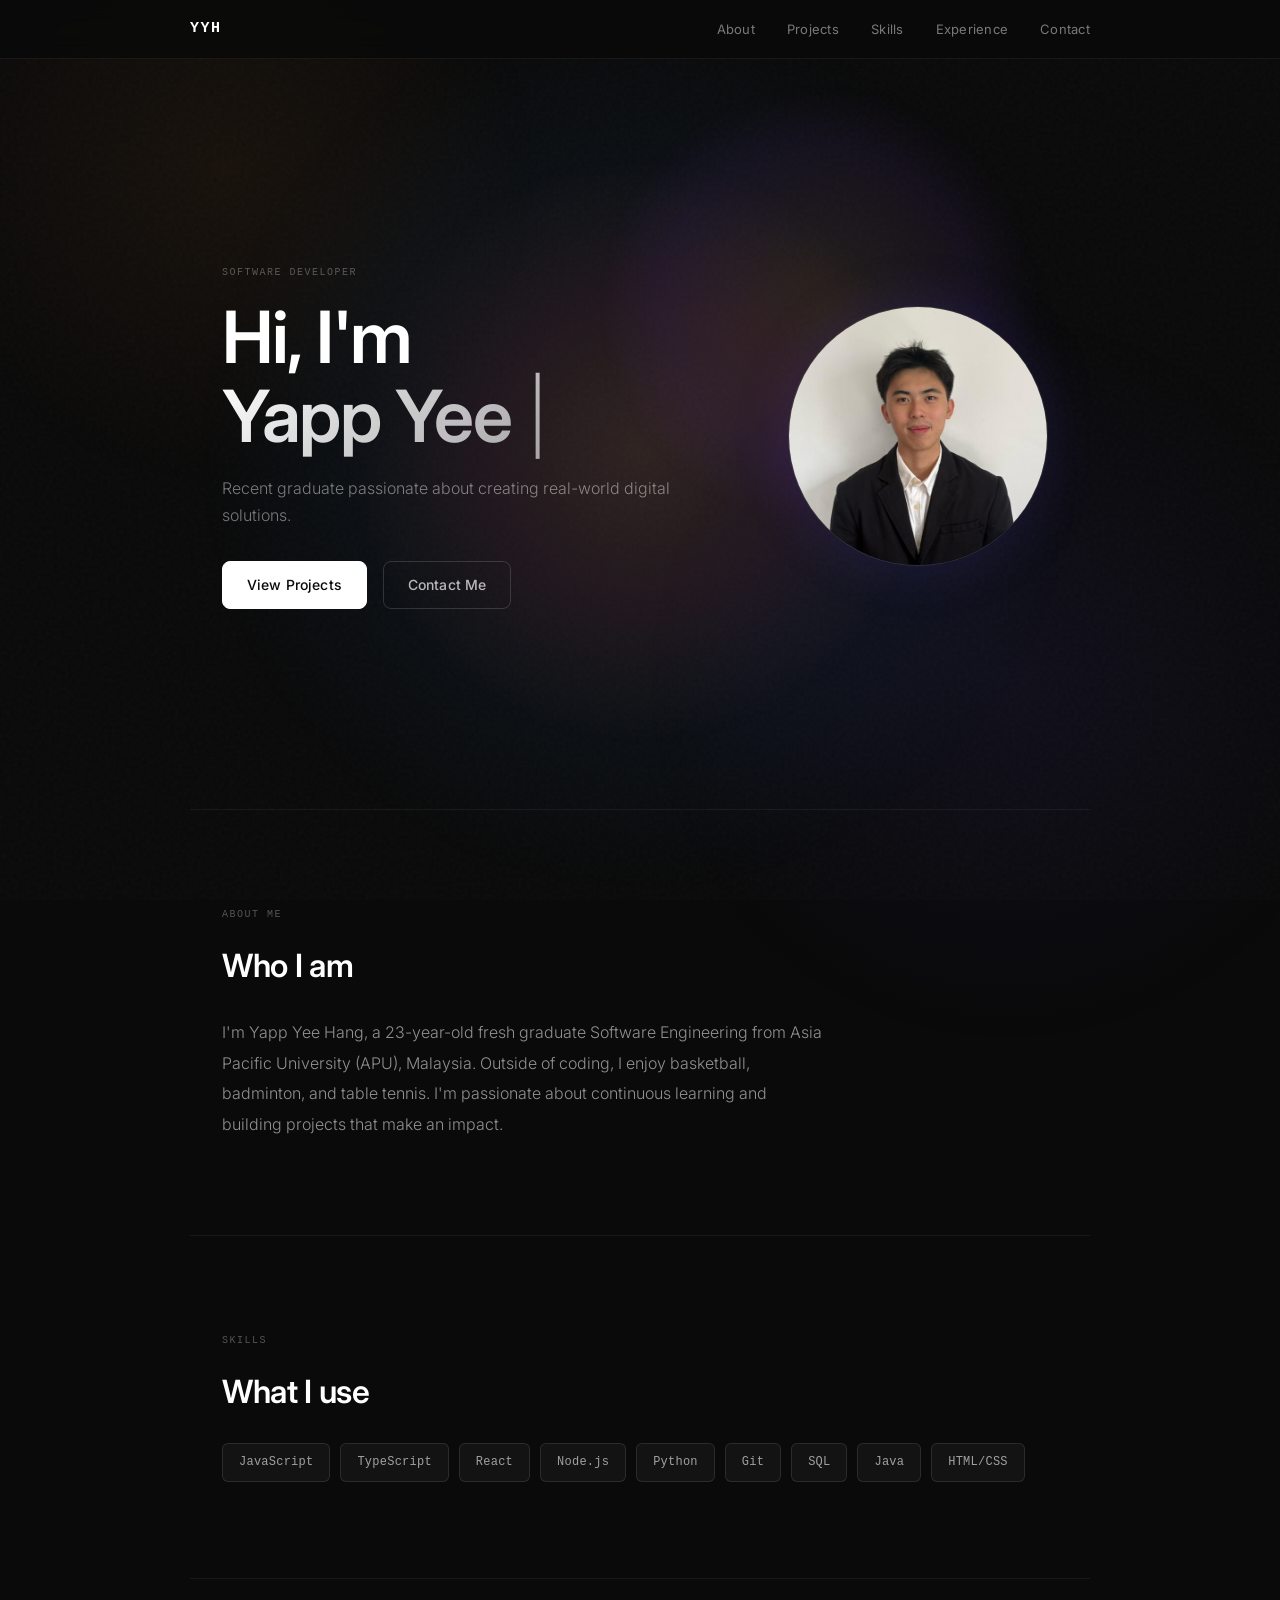
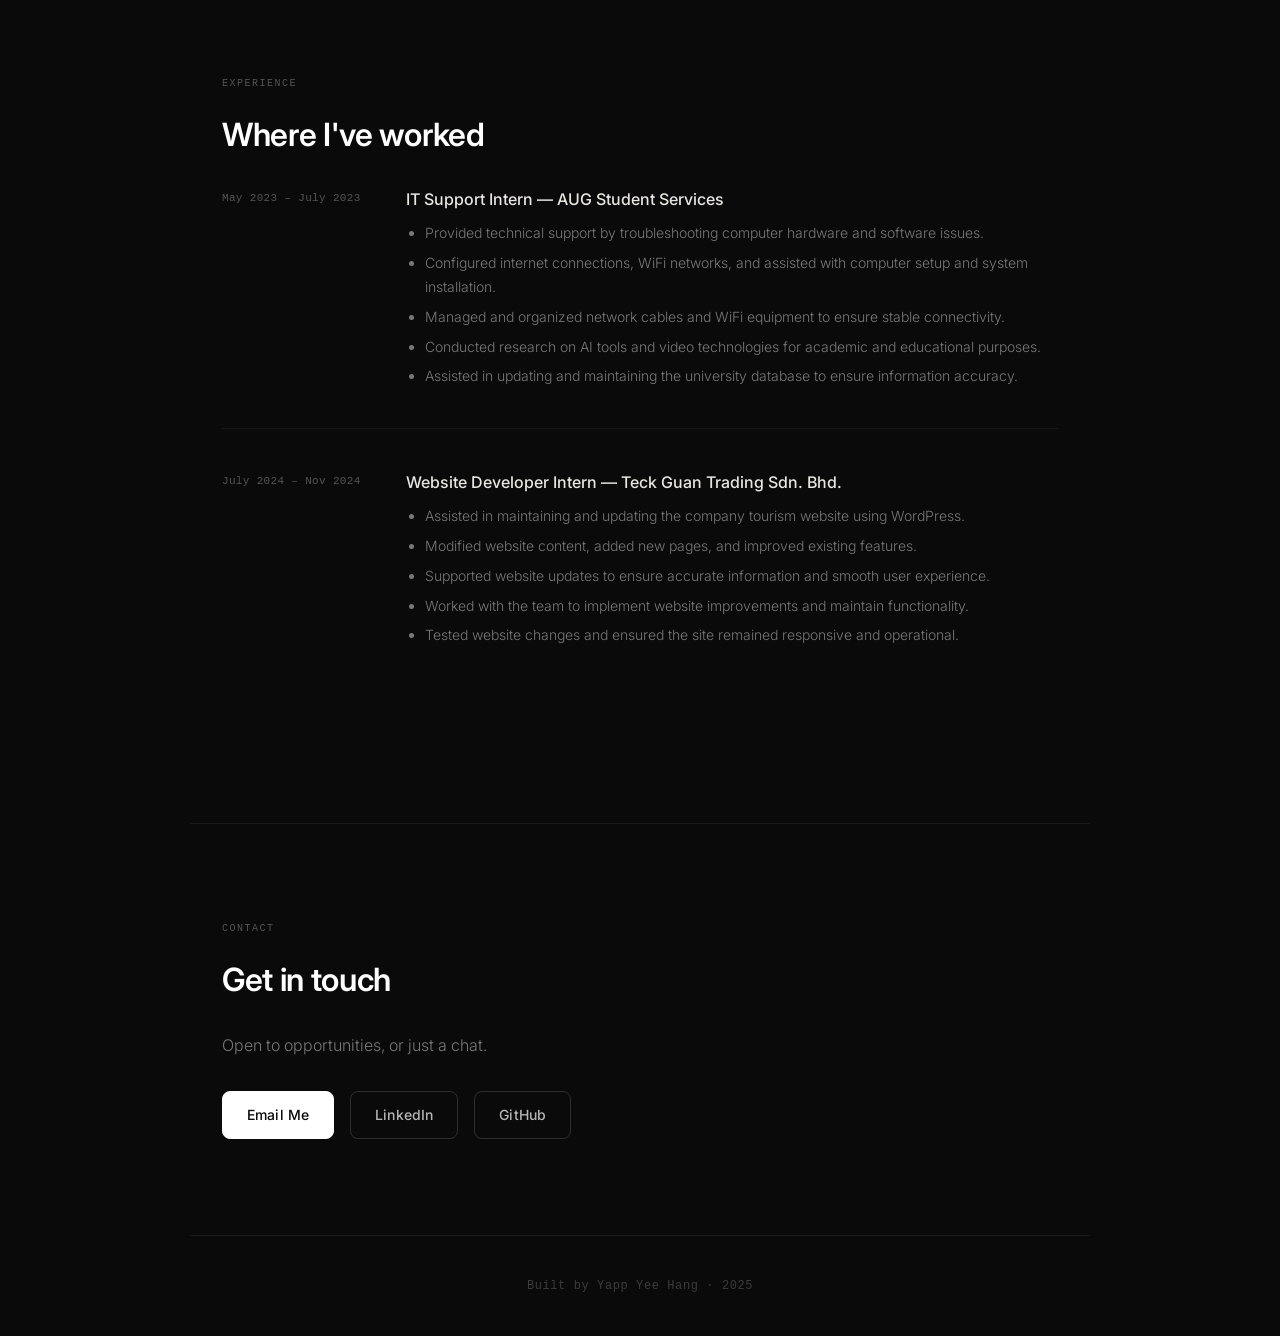
==== index.html @ 7adb66bc "first commit" ====
<!DOCTYPE html>
<html lang="en">
<head>
  <meta charset="UTF-8" />
  <meta name="viewport" content="width=device-width, initial-scale=1.0"/>
  <title>Yapp Yee Hang — Software Developer</title>
  <link rel="stylesheet" href="style.css" />
  <link href="https://fonts.googleapis.com/css2?family=Inter:wght@300;400;500;600&display=swap" rel="stylesheet"/>
</head>
<body>

  <!-- NOISE OVERLAY -->
  <div class="noise"></div>

  <!-- CURSOR GLOW -->
  <div class="cursor-glow" id="cursorGlow"></div>
  <div class="cursor-glow cursor-glow-2" id="cursorGlow2"></div>

  <!-- NAV -->
  <nav>
    <div class="nav-inner">
      <span class="logo">YYH</span>
      <ul>
        <li><a href="#about">About</a></li>
        <li><a href="projects.html">Projects</a></li>
        <li><a href="#skills">Skills</a></li>
        <li><a href="#experience">Experience</a></li>
        <li><a href="#contact">Contact</a></li>
      </ul>
    </div>
  </nav>

  <!-- HERO -->
  <section id="hero">
    <div class="hero-grid">
      <div class="hero-text">
        <p class="label reveal">Software Developer</p>
        <h1 class="reveal reveal-delay-1">Hi, I'm<br/>
          <span class="glow-text">
            <span id="typewriter"></span><span class="cursor-blink">|</span>
          </span>
        </h1>
        <p class="sub reveal reveal-delay-2">Recent graduate passionate about creating real-world digital solutions.</p>
        <div class="actions reveal reveal-delay-3">
          <a href="projects.html" class="btn-primary">View Projects</a>
          <a href="#contact" class="btn-outline">Contact Me</a>
        </div>
      </div>
      <div class="hero-photo reveal reveal-delay-2">
        <div class="photo-crop">
          <img src="images/profile.jpg" alt="Yapp Yee Hang" />
        </div>
      </div>
    </div>
    <div class="hero-glow"></div>
  </section>

  <!-- ABOUT -->
  <section id="about">
    <p class="label reveal">About Me</p>
    <h2 class="reveal reveal-delay-1">Who I am</h2>
    <p class="about-text reveal reveal-delay-2">I'm Yapp Yee Hang, a 23-year-old fresh graduate Software Engineering from Asia Pacific University (APU), Malaysia.
    Outside of coding, I enjoy basketball, badminton, and table tennis. I'm passionate about continuous learning and building projects that make an impact.</p>
  </section>

  <!-- SKILLS -->
  <section id="skills">
    <p class="label reveal">Skills</p>
    <h2 class="reveal reveal-delay-1">What I use</h2>
    <div class="skills-grid">
      <div class="skill reveal reveal-delay-1">JavaScript</div>
      <div class="skill reveal reveal-delay-2">TypeScript</div>
      <div class="skill reveal reveal-delay-2">React</div>
      <div class="skill reveal reveal-delay-3">Node.js</div>
      <div class="skill reveal reveal-delay-3">Python</div>
      <div class="skill reveal reveal-delay-4">Git</div>
      <div class="skill reveal reveal-delay-4">SQL</div>
      <div class="skill reveal reveal-delay-5">Java</div>
      <div class="skill reveal reveal-delay-5">HTML/CSS</div>
    </div>
  </section>

  <!-- EXPERIENCE -->
  <section id="experience">
    <p class="label reveal">Experience</p>
    <h2 class="reveal reveal-delay-1">Where I've worked</h2>

    <div class="exp-item reveal reveal-delay-2">
      <div class="exp-left">
        <p class="exp-date">May 2023 – July 2023</p>
      </div>
      <div class="exp-right">
        <h3>IT Support Intern — AUG Student Services</h3>
        <ul class="exp-list">
          <li>Provided technical support by troubleshooting computer hardware and software issues.</li>
          <li>Configured internet connections, WiFi networks, and assisted with computer setup and system installation.</li>
          <li>Managed and organized network cables and WiFi equipment to ensure stable connectivity.</li>
          <li>Conducted research on AI tools and video technologies for academic and educational purposes.</li>
          <li>Assisted in updating and maintaining the university database to ensure information accuracy.</li>
        </ul>
      </div>
    </div>

    <div class="exp-item reveal reveal-delay-3">
      <div class="exp-left">
        <p class="exp-date">July 2024 – Nov 2024</p>
      </div>
      <div class="exp-right">
        <h3>Website Developer Intern — Teck Guan Trading Sdn. Bhd.</h3>
        <ul class="exp-list">
          <li>Assisted in maintaining and updating the company tourism website using WordPress.</li>
          <li>Modified website content, added new pages, and improved existing features.</li>
          <li>Supported website updates to ensure accurate information and smooth user experience.</li>
          <li>Worked with the team to implement website improvements and maintain functionality.</li>
          <li>Tested website changes and ensured the site remained responsive and operational.</li>
        </ul>
      </div>
    </div>
  </section>

  <!-- CONTACT -->
  <section id="contact">
    <p class="label reveal">Contact</p>
    <h2 class="reveal reveal-delay-1">Get in touch</h2>
    <p class="sub reveal reveal-delay-2">Open to opportunities, or just a chat.</p>
    <div class="actions reveal reveal-delay-3" style="margin-top:1.5rem">
      <a href="mailto:yeehangyapp@gmail.com" class="btn-primary">Email Me</a>
      <a href="https://linkedin.com/in/yourprofile" target="_blank" class="btn-outline">LinkedIn</a>
      <a href="https://github.com/yourusername" target="_blank" class="btn-outline">GitHub</a>
    </div>
  </section>

  <footer>
    <p>Built by Yapp Yee Hang · 2025</p>
  </footer>

  <script src="script.js"></script>
</body>
</html>
---- style.css ----
* { margin: 0; padding: 0; box-sizing: border-box; }

/* DARK THEME BASE */
body {
  font-family: 'Inter', sans-serif;
  background: #0A0A0A;
  color: #E8E6E0;
  line-height: 1.7;
  overflow-x: hidden;
}

/* NOISE TEXTURE OVERLAY */
.noise {
  position: fixed;
  inset: 0;
  z-index: 0;
  pointer-events: none;
  opacity: 0.03;
  background-image: url("data:image/svg+xml,%3Csvg viewBox='0 0 256 256' xmlns='http://www.w3.org/2000/svg'%3E%3Cfilter id='noise'%3E%3CfeTurbulence type='fractalNoise' baseFrequency='0.9' numOctaves='4' stitchTiles='stitch'/%3E%3C/filter%3E%3Crect width='100%25' height='100%25' filter='url(%23noise)'/%3E%3C/svg%3E");
}

/* NAV */
nav {
  position: fixed;
  top: 0; left: 0; right: 0;
  z-index: 100;
  background: rgba(10,10,10,0.85);
  backdrop-filter: blur(12px);
  border-bottom: 1px solid rgba(255,255,255,0.06);
  padding: 0 2rem;
}
.nav-inner {
  max-width: 900px; margin: 0 auto;
  display: flex; align-items: center;
  justify-content: space-between; height: 58px;
}
.logo {
  font-family: monospace;
  font-size: 15px;
  font-weight: 600;
  color: #fff;
  letter-spacing: 0.1em;
}
nav ul { list-style: none; display: flex; gap: 2rem; }
nav a {
  text-decoration: none;
  font-size: 13px;
  color: rgba(255,255,255,0.45);
  transition: color 0.2s;
  letter-spacing: 0.02em;
}
nav a:hover { color: #fff; }

/* SECTIONS */
section {
  max-width: 900px;
  margin: 0 auto;
  padding: 6rem 2rem;
  border-bottom: 1px solid rgba(255,255,255,0.06);
  position: relative;
  z-index: 1;
}

.label {
  font-family: monospace;
  font-size: 10px;
  letter-spacing: 0.15em;
  text-transform: uppercase;
  color: rgba(255,255,255,0.3);
  margin-bottom: 1rem;
}

h1 {
  font-size: clamp(2.8rem, 6vw, 4.5rem);
  font-weight: 600;
  line-height: 1.1;
  margin-bottom: 1.25rem;
  color: #fff;
  letter-spacing: -0.02em;
}

h2 {
  font-size: 2rem;
  font-weight: 600;
  margin-bottom: 1.5rem;
  color: #fff;
  letter-spacing: -0.01em;
}

h3 {
  font-size: 1rem;
  font-weight: 500;
  margin-bottom: 0.5rem;
  color: #E8E6E0;
}

.sub {
  color: rgba(255,255,255,0.45);
  max-width: 480px;
  margin-bottom: 2rem;
  font-size: 1rem;
  font-weight: 300;
}

.about-text {
  font-size: 1rem;
  color: rgba(255,255,255,0.55);
  max-width: 600px;
  line-height: 1.9;
  font-weight: 300;
}

/* GLOW TEXT */
.glow-text {
  background: linear-gradient(135deg, #fff 0%, rgba(255,255,255,0.6) 100%);
  -webkit-background-clip: text;
  -webkit-text-fill-color: transparent;
  background-clip: text;
}

/* HERO */
#hero {
  padding-top: 10rem;
  min-height: 90vh;
  display: flex;
  align-items: center;
  position: relative;
  overflow: hidden;
}

.hero-glow {
  position: absolute;
  top: 20%;
  right: -10%;
  width: 500px;
  height: 500px;
  background: radial-gradient(circle, rgba(120,80,255,0.12) 0%, transparent 70%);
  pointer-events: none;
  z-index: 0;
}

.hero-grid {
  display: grid;
  grid-template-columns: 1fr 280px;
  gap: 3rem;
  align-items: center;
  position: relative;
  z-index: 1;
  width: 100%;
}

.hero-photo {
  display: flex;
  justify-content: center;
  align-items: center;
}

.photo-crop {
  width: 260px;
  height: 260px;
  border-radius: 50%;
  overflow: hidden;
  border: 1px solid rgba(255,255,255,0.12);
  flex-shrink: 0;
  box-shadow: 0 0 60px rgba(120,80,255,0.15);
}

.photo-crop img {
  width: 100%;
  height: 100%;
  object-fit: cover;
  object-position: center 60%;
  transform: scale(1.4);
  transform-origin: center 25%;
  display: block;
}

/* BUTTONS */
.actions { display: flex; gap: 1rem; flex-wrap: wrap; }

.btn-primary, .btn-outline {
  padding: 11px 24px;
  border-radius: 8px;
  font-size: 14px;
  font-weight: 500;
  text-decoration: none;
  transition: all 0.2s;
  display: inline-block;
  letter-spacing: 0.01em;
}

.btn-primary {
  background: #fff;
  color: #0A0A0A;
  border: 1px solid #fff;
}
.btn-primary:hover {
  background: rgba(255,255,255,0.85);
}

.btn-outline {
  background: transparent;
  color: rgba(255,255,255,0.7);
  border: 1px solid rgba(255,255,255,0.15);
}
.btn-outline:hover {
  background: rgba(255,255,255,0.06);
  border-color: rgba(255,255,255,0.3);
  color: #fff;
}

/* SKILLS */
.skills-grid {
  display: flex;
  flex-wrap: wrap;
  gap: 10px;
}

.skill {
  font-family: monospace;
  font-size: 12px;
  padding: 8px 16px;
  border: 1px solid rgba(255,255,255,0.1);
  border-radius: 6px;
  background: rgba(255,255,255,0.04);
  color: rgba(255,255,255,0.6);
  transition: all 0.2s;
  letter-spacing: 0.02em;
}

.skill:hover {
  background: rgba(255,255,255,0.08);
  border-color: rgba(255,255,255,0.2);
  color: #fff;
}

/* EXPERIENCE */
.exp-item {
  display: grid;
  grid-template-columns: 160px 1fr;
  gap: 1.5rem;
  margin-bottom: 2.5rem;
  padding-bottom: 2.5rem;
  border-bottom: 1px solid rgba(255,255,255,0.05);
}

.exp-item:last-child {
  border-bottom: none;
}

.exp-date {
  font-family: monospace;
  font-size: 11px;
  color: rgba(255,255,255,0.3);
  padding-top: 3px;
  letter-spacing: 0.03em;
}

.exp-list {
  margin-top: 8px;
  padding-left: 1.2rem;
  display: flex;
  flex-direction: column;
  gap: 6px;
}

.exp-list li {
  font-size: 14px;
  color: rgba(255,255,255,0.45);
  line-height: 1.7;
  font-weight: 300;
}

/* FOOTER */
footer {
  text-align: center;
  padding: 2.5rem;
  font-size: 12px;
  color: rgba(255,255,255,0.2);
  letter-spacing: 0.05em;
  font-family: monospace;
  position: relative;
  z-index: 1;
}

/* PROJECTS FULL PAGE */
#projects-page {
  max-width: 900px;
  margin: 0 auto;
  padding: 8rem 2rem 5rem;
  position: unset; /* ← change this */
}

.projects-full-grid {
  display: flex;
  flex-direction: column;
  gap: 1.5rem;
  margin-top: 2rem;
}

.project-full-card {
  background: rgba(255,255,255,0.03);
  border: 1px solid rgba(255,255,255,0.08);
  border-radius: 16px;
  overflow: hidden;
  transition: transform 0.3s, border-color 0.3s, background 0.3s;
  cursor: pointer;
}

.project-full-card:hover {
  transform: translateY(-4px);
  border-color: rgba(255,255,255,0.16);
  background: rgba(255,255,255,0.05);
}

.project-img-wrap {
  width: 100%;
  height: 240px;
  overflow: hidden;
  position: relative;
}

.project-img-wrap img {
  width: 100%;
  height: 100%;
  object-fit: cover;
  object-position: center top;
  transition: transform 0.4s;
}

.project-full-card:hover .project-img-wrap img {
  transform: scale(1.04);
}

.img-overlay {
  position: absolute;
  inset: 0;
  background: rgba(0,0,0,0);
  display: flex;
  align-items: center;
  justify-content: center;
  transition: background 0.3s;
}

.img-overlay span {
  color: #fff;
  font-size: 13px;
  font-weight: 500;
  opacity: 0;
  transition: opacity 0.3s;
  background: rgba(0,0,0,0.6);
  padding: 8px 18px;
  border-radius: 6px;
  letter-spacing: 0.03em;
  border: 1px solid rgba(255,255,255,0.15);
}

.project-full-card:hover .img-overlay {
  background: rgba(0,0,0,0.2);
}

.project-full-card:hover .img-overlay span {
  opacity: 1;
}

.project-info {
  padding: 1.5rem;
}

.project-info h3 {
  font-size: 1.1rem;
  font-weight: 500;
  margin-bottom: 0.5rem;
  color: #fff;
}

.project-info p {
  font-size: 14px;
  color: rgba(255,255,255,0.45);
  margin-bottom: 1rem;
  line-height: 1.7;
  font-weight: 300;
}

.tags { display: flex; flex-wrap: wrap; gap: 6px; margin-bottom: 1rem; }

.tags span {
  font-size: 11px;
  font-family: monospace;
  background: rgba(255,255,255,0.06);
  color: rgba(255,255,255,0.5);
  padding: 4px 10px;
  border-radius: 4px;
  border: 1px solid rgba(255,255,255,0.08);
  letter-spacing: 0.03em;
}

.card-links { display: flex; gap: 10px; }

.card-links a {
  font-size: 12px;
  color: rgba(255,255,255,0.6);
  text-decoration: none;
  border: 1px solid rgba(255,255,255,0.12);
  background: rgba(255,255,255,0.04);
  padding: 5px 14px;
  border-radius: 5px;
  transition: all 0.2s;
  letter-spacing: 0.02em;
}

.card-links a:hover {
  background: rgba(255,255,255,0.1);
  color: #fff;
}

/* ACTIVE NAV LINK */
.nav-active {
  color: rgba(255,255,255,0.9) !important;
}

/* LIGHTBOX */
.lightbox {
  display: none;
  position: fixed;
  top: 0;
  left: 0;
  width: 100vw;
  height: 100vh;
  background: rgba(0,0,0,0.92);
  z-index: 9999;
  align-items: center;
  justify-content: center;
  backdrop-filter: blur(8px);
}

.lightbox.active {
  display: flex;
}

.lightbox-box {
  background: #111;
  border: 1px solid rgba(255,255,255,0.1);
  border-radius: 20px;
  padding: 1.5rem;
  max-width: 760px;
  width: 92%;
  position: relative;
  margin: auto;
}

.lb-close {
  position: absolute;
  top: 14px; right: 18px;
  background: rgba(255,255,255,0.06);
  border: 1px solid rgba(255,255,255,0.1);
  border-radius: 6px;
  font-size: 14px;
  cursor: pointer;
  color: rgba(255,255,255,0.5);
  padding: 4px 10px;
  transition: all 0.2s;
}

.lb-close:hover {
  background: rgba(255,255,255,0.1);
  color: #fff;
}

.lb-img-wrap {
  width: 100%;
  height: 400px;
  border-radius: 12px;
  overflow: hidden;
  background: #0a0a0a;
  border: 1px solid rgba(255,255,255,0.06);
}

.lb-img-wrap img {
  width: 100%;
  height: 100%;
  object-fit: contain;
}

.lb-controls {
  display: flex;
  align-items: center;
  justify-content: center;
  gap: 1.5rem;
  margin-top: 1rem;
}

.lb-controls button {
  background: rgba(255,255,255,0.08);
  color: rgba(255,255,255,0.8);
  border: 1px solid rgba(255,255,255,0.1);
  padding: 8px 20px;
  border-radius: 6px;
  cursor: pointer;
  font-size: 13px;
  transition: all 0.2s;
  font-family: 'Inter', sans-serif;
}

.lb-controls button:hover {
  background: rgba(255,255,255,0.14);
  color: #fff;
}

.lb-controls span {
  font-size: 12px;
  color: rgba(255,255,255,0.3);
  font-family: monospace;
  letter-spacing: 0.05em;
}

.lb-thumbs {
  display: flex;
  gap: 8px;
  margin-top: 1rem;
  flex-wrap: wrap;
  justify-content: center;
}

.lb-thumb {
  width: 64px;
  height: 48px;
  object-fit: cover;
  border-radius: 6px;
  cursor: pointer;
  border: 1px solid rgba(255,255,255,0.08);
  opacity: 0.4;
  transition: all 0.2s;
}

.lb-thumb:hover { opacity: 0.75; }

.lb-thumb-active {
  border-color: rgba(255,255,255,0.5);
  opacity: 1;
}

/* SCROLL FADE-IN ANIMATION */
.fade-in {
  opacity: 0;
  transform: translateY(24px);
  transition: opacity 0.6s ease, transform 0.6s ease;
}

.fade-in.visible {
  opacity: 1;
  transform: translateY(0);
}

/* AUTO SLIDE */
.project-img-wrap {
  position: relative;
  overflow: hidden;
  height: 240px;
}

.slide-track {
  display: flex;
  height: 100%;
  transition: transform 0.7s cubic-bezier(0.4, 0, 0.2, 1);
  will-change: transform;
}

.slide-track img {
  min-width: 100%;
  height: 100%;
  object-fit: cover;
  object-position: center top;
  pointer-events: none;
}

/* DOTS */
.slide-dots {
  position: absolute;
  bottom: 10px;
  left: 50%;
  transform: translateX(-50%);
  display: flex;
  gap: 5px;
  z-index: 2;
}

.slide-dot {
  width: 5px;
  height: 5px;
  border-radius: 50%;
  background: rgba(255,255,255,0.35);
  transition: background 0.3s, transform 0.3s;
  cursor: pointer;
}

.slide-dot.active {
  background: #fff;
  transform: scale(1.3);
}

/* ── CURSOR INTERACTIVE GLOW ───────────────────────── */
.cursor-glow {
  position: fixed;
  width: 600px;
  height: 600px;
  border-radius: 50%;
  pointer-events: none;
  z-index: 0;
  transform: translate(-50%, -50%);
  transition: left 0.08s ease, top 0.08s ease;
  background: radial-gradient(circle,
    rgba(255, 180, 50, 0.13) 0%,
    rgba(255, 100, 80, 0.07) 40%,
    transparent 70%
  );
  will-change: left, top;
}

.cursor-glow-2 {
  width: 900px;
  height: 900px;
  transition: left 0.18s ease, top 0.18s ease;
  background: radial-gradient(circle,
    rgba(120, 80, 255, 0.08) 0%,
    rgba(50, 150, 255, 0.05) 40%,
    transparent 70%
  );
}

/* ── AMBIENT BACKGROUND ORBS ───────────────────────── */
body::before {
  content: '';
  position: fixed;
  top: -20%;
  left: -10%;
  width: 700px;
  height: 700px;
  border-radius: 50%;
  background: radial-gradient(circle,
    rgba(255, 140, 50, 0.06) 0%,
    transparent 65%
  );
  pointer-events: none;
  z-index: 0;
  animation: drift1 18s ease-in-out infinite alternate;
}

body::after {
  content: '';
  position: fixed;
  bottom: -20%;
  right: -10%;
  width: 800px;
  height: 800px;
  border-radius: 50%;
  background: radial-gradient(circle,
    rgba(100, 80, 255, 0.07) 0%,
    transparent 65%
  );
  pointer-events: none;
  z-index: 0;
  animation: drift2 22s ease-in-out infinite alternate;
}

@keyframes drift1 {
  0%   { transform: translate(0, 0) scale(1); }
  100% { transform: translate(80px, 60px) scale(1.1); }
}

@keyframes drift2 {
  0%   { transform: translate(0, 0) scale(1); }
  100% { transform: translate(-60px, -80px) scale(1.15); }
}

/* ── HERO GLOW UPDATE ──────────────────────────────── */
.hero-glow {
  position: absolute;
  top: 10%;
  right: 5%;
  width: 450px;
  height: 450px;
  background: radial-gradient(circle,
    rgba(255, 160, 60, 0.1) 0%,
    rgba(180, 80, 255, 0.06) 50%,
    transparent 70%
  );
  pointer-events: none;
  z-index: 0;
  animation: pulseGlow 6s ease-in-out infinite alternate;
}

@keyframes pulseGlow {
  0%   { opacity: 0.7; transform: scale(1); }
  100% { opacity: 1;   transform: scale(1.08); }
}

/* ── SECTION GLOW ACCENT ───────────────────────────── */
section {
  position: relative;
  z-index: 1;
}

/* ── SCROLL REVEAL ─────────────────────────────────── */
.reveal {
  opacity: 0;
  transform: translateY(30px);
  transition: opacity 0.7s ease, transform 0.7s ease;
}

.reveal.visible {
  opacity: 1;
  transform: translateY(0);
}

/* Stagger delay for child items */
.reveal-delay-1 { transition-delay: 0.1s; }
.reveal-delay-2 { transition-delay: 0.2s; }
.reveal-delay-3 { transition-delay: 0.3s; }
.reveal-delay-4 { transition-delay: 0.4s; }
.reveal-delay-5 { transition-delay: 0.5s; }

/* ── TYPEWRITER ─────────────────────────────────────── */
.cursor-blink {
  display: inline-block;
  color: rgba(255, 180, 50, 0.9);
  font-weight: 300;
  animation: blink 0.7s step-end infinite;
  margin-left: 2px;
}

@keyframes blink {
  0%, 100% { opacity: 1; }
  50%       { opacity: 0; }
}
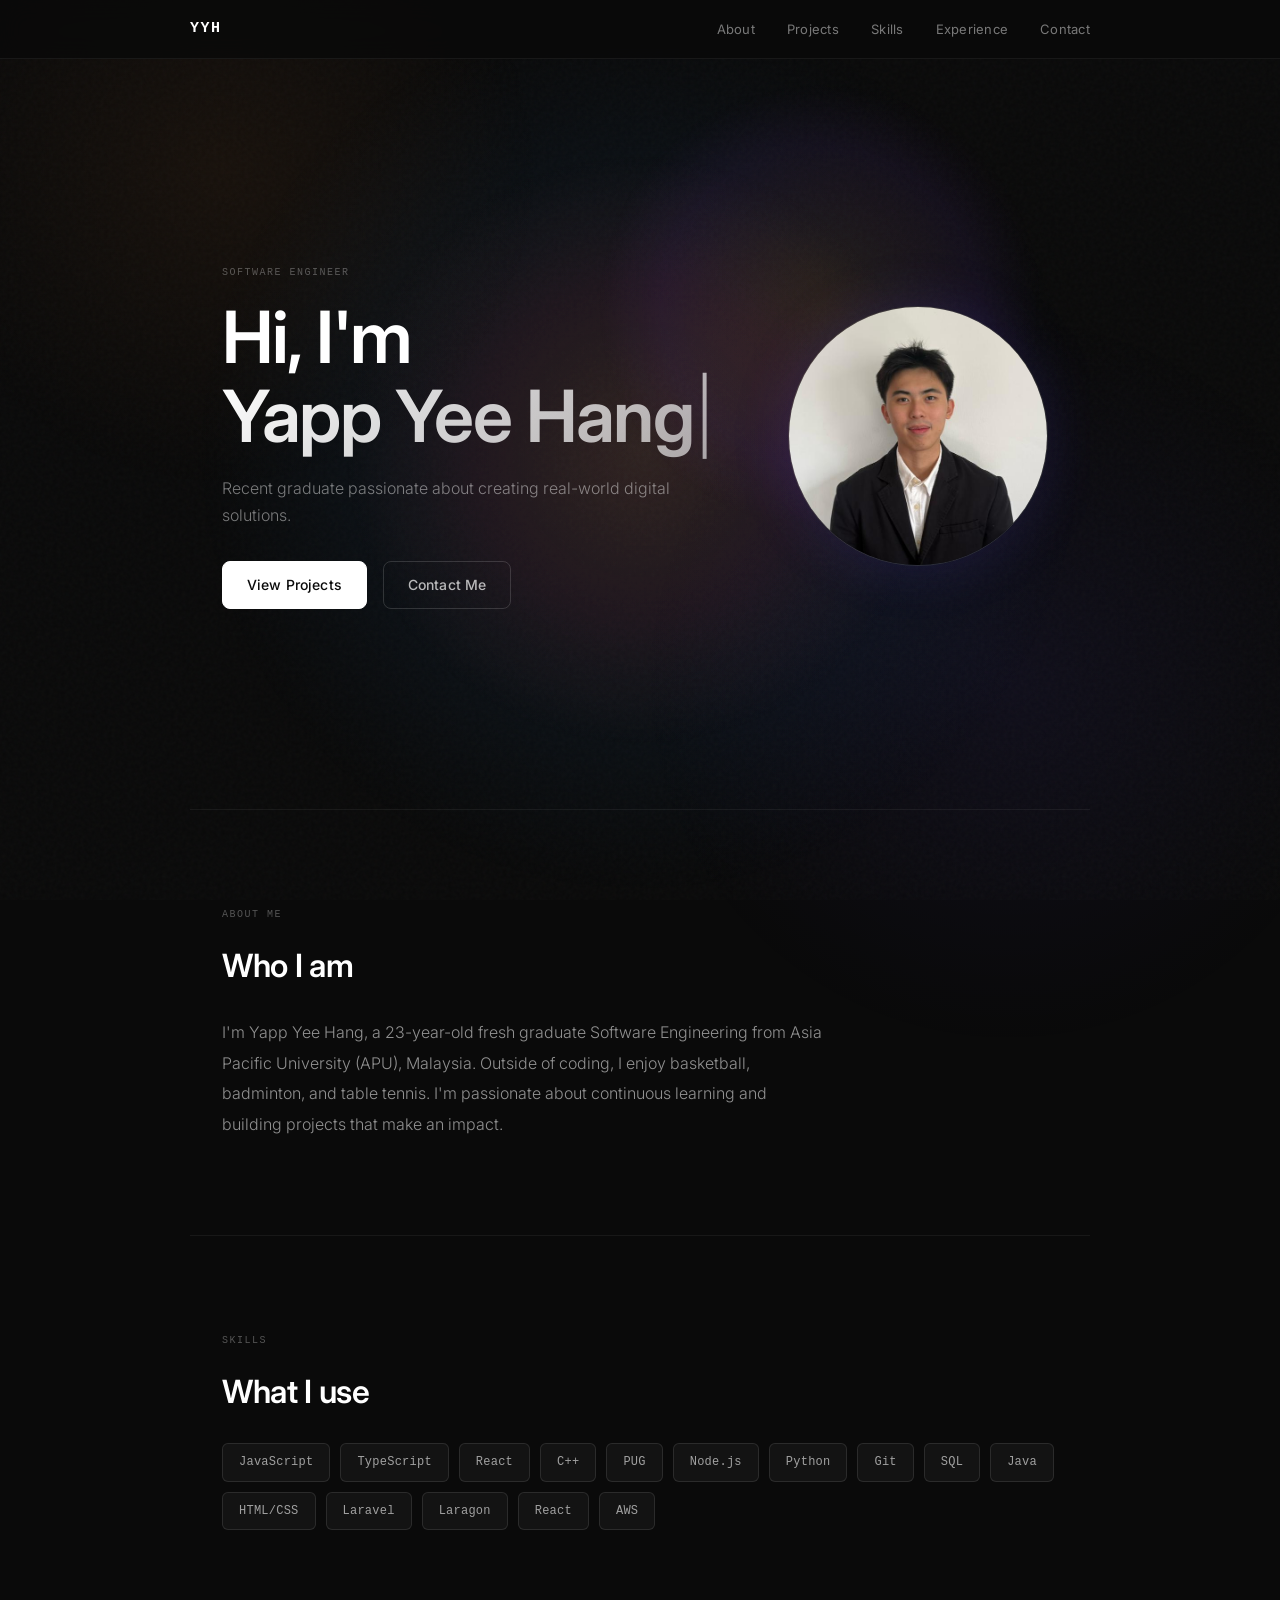
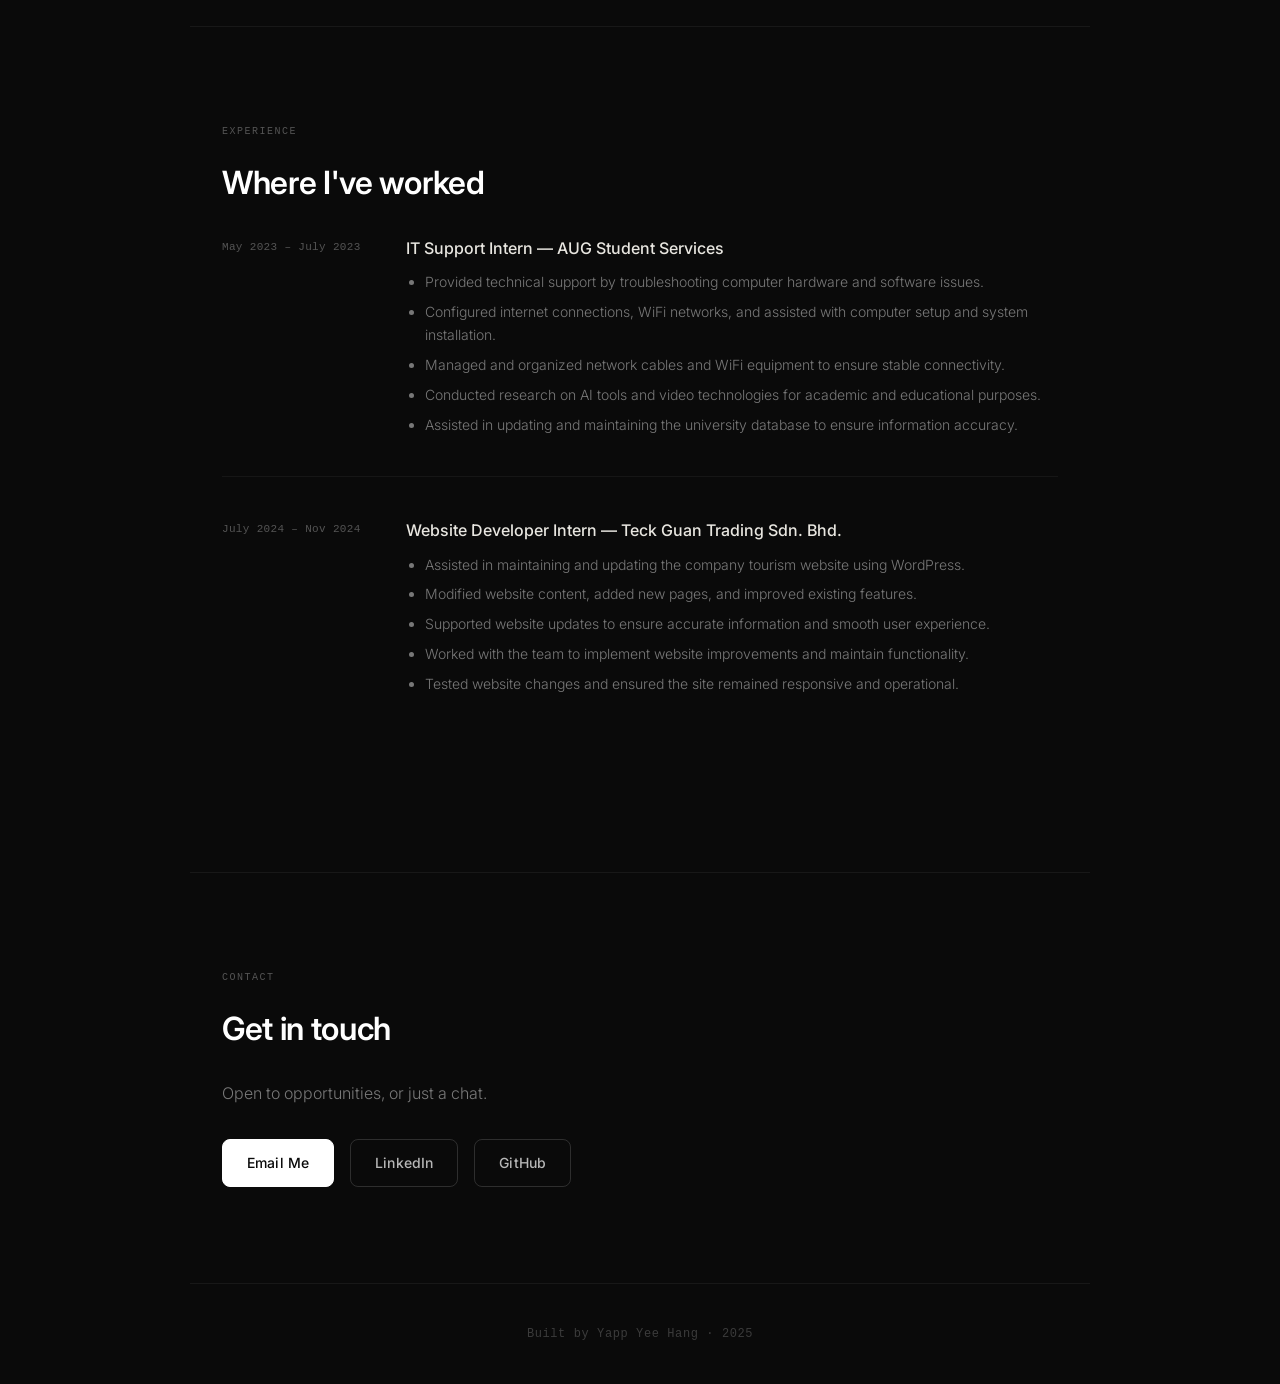
==== commit 311f3007: "updated projects section" ====
--- a/index.html
+++ b/index.html
@@ -34,7 +34,7 @@
   <section id="hero">
     <div class="hero-grid">
       <div class="hero-text">
-        <p class="label reveal">Software Developer</p>
+        <p class="label reveal">Software Engineer</p>
         <h1 class="reveal reveal-delay-1">Hi, I'm<br/>
           <span class="glow-text">
             <span id="typewriter"></span><span class="cursor-blink">|</span>
@@ -71,12 +71,18 @@
       <div class="skill reveal reveal-delay-1">JavaScript</div>
       <div class="skill reveal reveal-delay-2">TypeScript</div>
       <div class="skill reveal reveal-delay-2">React</div>
+      <div class="skill reveal reveal-delay-2">C++</div>
+      <div class="skill reveal reveal-delay-2">PUG</div>
       <div class="skill reveal reveal-delay-3">Node.js</div>
       <div class="skill reveal reveal-delay-3">Python</div>
       <div class="skill reveal reveal-delay-4">Git</div>
       <div class="skill reveal reveal-delay-4">SQL</div>
       <div class="skill reveal reveal-delay-5">Java</div>
       <div class="skill reveal reveal-delay-5">HTML/CSS</div>
+      <div class="skill reveal reveal-delay-2">Laravel</div>
+      <div class="skill reveal reveal-delay-2">Laragon</div>
+      <div class="skill reveal reveal-delay-2">React</div>
+      <div class="skill reveal reveal-delay-2">AWS</div>
     </div>
   </section>
 
